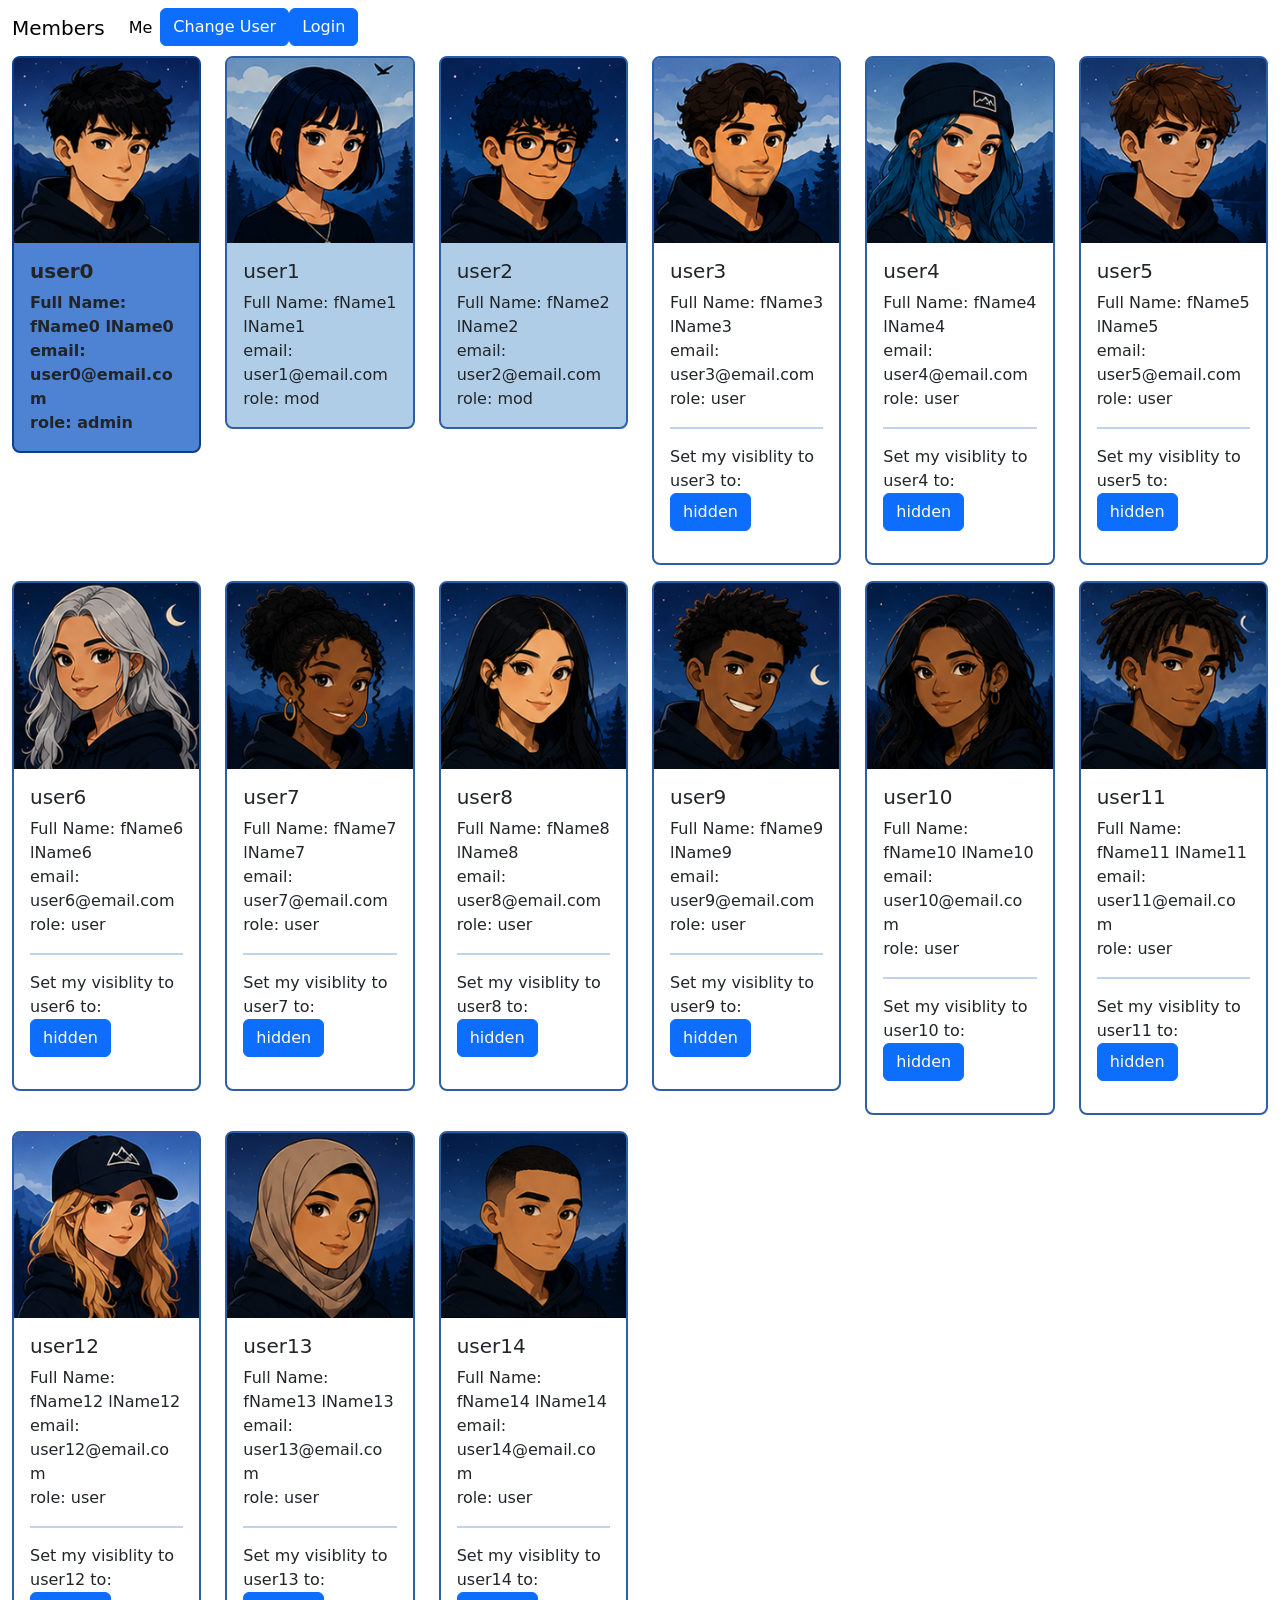
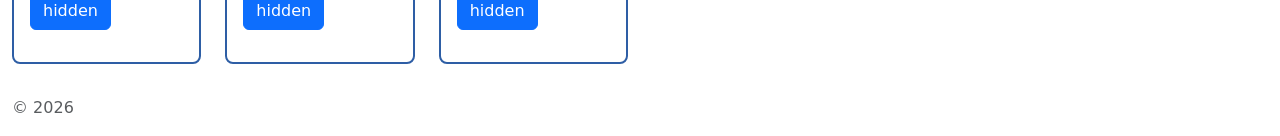
==== index.html @ a1ba5b76 "Add images to cards, adjust styling" ====
<!doctype html>
<html lang="en">
<head>
    <meta charset="utf-8">
    <meta name="viewport" content="width=device-width, initial-scale=1">
    <title>Midterm Projects User Profiles</title>
	<!--Bootstrap links-->
    <link href="https://cdn.jsdelivr.net/npm/bootstrap@5.3.8/dist/css/bootstrap.min.css" rel="stylesheet" integrity="sha384-sRIl4kxILFvY47J16cr9ZwB07vP4J8+LH7qKQnuqkuIAvNWLzeN8tE5YBujZqJLB" crossorigin="anonymous">
	<script defer src="https://cdn.jsdelivr.net/npm/bootstrap@5.3.8/dist/js/bootstrap.bundle.min.js" integrity="sha384-FKyoEForCGlyvwx9Hj09JcYn3nv7wiPVlz7YYwJrWVcXK/BmnVDxM+D2scQbITxI" crossorigin="anonymous"></script>	
	<script defer src="https://cdn.jsdelivr.net/npm/@popperjs/core@2.11.8/dist/umd/popper.min.js" integrity="sha384-I7E8VVD/ismYTF4hNIPjVp/Zjvgyol6VFvRkX/vR+Vc4jQkC+hVqc2pM8ODewa9r" crossorigin="anonymous"></script>
	<script defer src="https://cdn.jsdelivr.net/npm/bootstrap@5.3.8/dist/js/bootstrap.min.js" integrity="sha384-G/EV+4j2dNv+tEPo3++6LCgdCROaejBqfUeNjuKAiuXbjrxilcCdDz6ZAVfHWe1Y" crossorigin="anonymous"></script>
	<!-- My Style & Scripts -->
	<link rel="stylesheet" href="style.css">
	<script defer src="script.js"></script>
</head>
<body>

<!-- Modal -->
<div class="modal fade" id="loginModal" tabindex="-1" aria-labelledby="LoginTitle" aria-hidden="true">
  <div class="modal-dialog">
    <div class="modal-content">
		<!-- Modal Header (close and title) -->
		<div class="modal-header">
        	<h1 class="modal-title fs-5" id="LoginTitle">Login</h1>
        	<button type="button" class="btn-close" aria-label="Close"></button>
      	</div>
	  	<!-- Modal Body - Login Form -->
      	<div class="modal-body">
			<form>
			<div class="mb-3">
				<div id="incorrect" class="form-text text-danger h5 hidden" aria-hidden="true">Username or password is incorrect.</div>
				<label for="userNameIn" class="form-label">Username</label>
				<input type="text" class="form-control" id="userNameIn" aria-describedby="username">
			</div>
			<div class="mb-3">
				<label for="userPasswordIn" class="form-label">Password</label>
				<input type="password" class="form-control" id="userPasswordIn">
			</div>
      	</div>
	  	<!-- Modal Footer (Buttons) -->
      	<div class="modal-footer">
        	<button type="button" class="btn btn-outline-secondary " id="loginCancelButton">Cancel</button>
        	<button type="button" class="btn btn-primary" id="loginModalButton">Login</button>
      	</div>
    </div>
  </div>
</div>

<!--NAVBAR-->
	<nav class="navbar navbar-expand-lg">
	  <div class="container-fluid">
		<a class="navbar-brand" href="#">Members</a>
		<button class="navbar-toggler" type="button" data-bs-toggle="collapse" data-bs-target="#navbarNav" aria-controls="navbarNav" aria-expanded="false" aria-label="Toggle navigation">
		  <span class="navbar-toggler-icon"></span>
		</button>
		<div class="collapse navbar-collapse" id="navbarNav">
		  <ul class="navbar-nav">
			<li class="nav-item"><a class="nav-link active" aria-current="page" href="indexTemplate.html">Me</a></li>
			<li class="nav-item">
				<button type="button nav-link" class="btn btn-primary" data-bs-toggle="modal" data-bs-target="#staticBackdrop">
					Change User
				</button>
			</li>
			<li class="nav-item">
				<button type="button nav-link" class="btn btn-primary" data-bs-toggle="modal" data-bs-target="#staticBackdrop">
					Login
				</button>
			</li>
		  </ul>
		</div>
	  </div>
	</nav>
<!--MAIN-->
	<main class="container-fluid">
		<div class="row" id="userDiv">
				<!-- cards of user information will go here -->
		</div>
	</main>
<!--FOOTER-->
	<div class="container-fluid foot">
		<footer class="row d-flex flex-wrap justify-content-between align-items-center py-3">
			<div class="col-md-4 d-flex align-items-center">
				<span class="mb-3 mb-md-0 text-body-secondary">© 2026</span>
			</div>
		</footer>
	</div>
</body>
</html>
---- style.css ----
.hidden {
    display: none !important;
}

.admin, .mod, .user {
    border: 2px solid rgb(46, 94, 165);
    border-radius: 8px;
}
.admin {
    border-color: rgb(14, 62, 134);
    background-color: rgb(78, 131, 211);
}

.mod {
    background-color: rgb(175, 205, 230);
}

.self {
    font-weight: bold;
}

hr {
    border: 1px solid rgb(1, 78, 194);
}
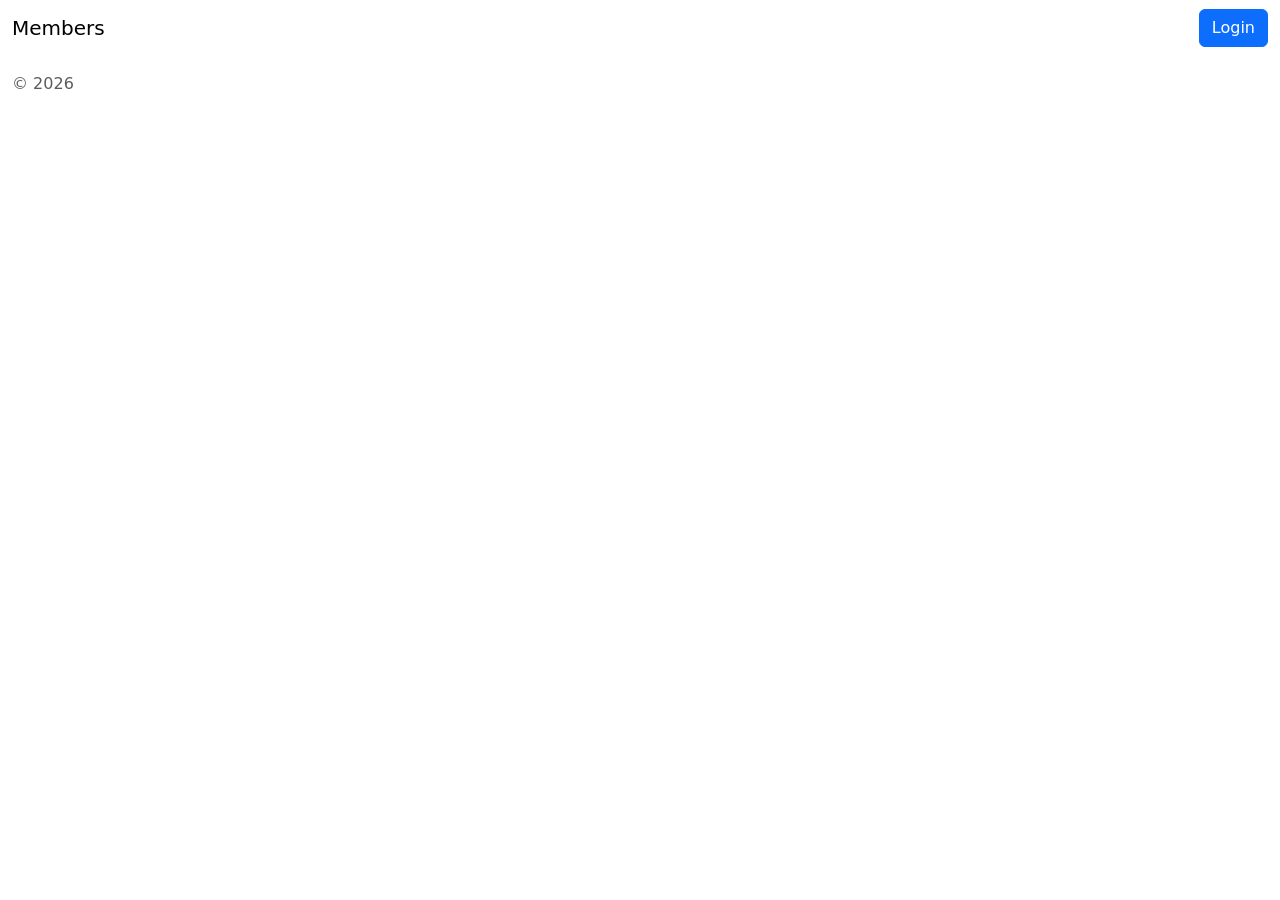
==== commit 7a852f93: "Toggle login/change user button w login status removed aria-hidden attrubutes as not recomended w us" ====
--- a/index.html
+++ b/index.html
@@ -50,24 +50,14 @@
 	<nav class="navbar navbar-expand-lg">
 	  <div class="container-fluid">
 		<a class="navbar-brand" href="#">Members</a>
-		<button class="navbar-toggler" type="button" data-bs-toggle="collapse" data-bs-target="#navbarNav" aria-controls="navbarNav" aria-expanded="false" aria-label="Toggle navigation">
-		  <span class="navbar-toggler-icon"></span>
+		<button type="button nav-link" class="btn btn-primary hidden" id="navChangeUserButton"
+			data-bs-toggle="modal" data-bs-target="#staticBackdrop">
+				Change User
 		</button>
-		<div class="collapse navbar-collapse" id="navbarNav">
-		  <ul class="navbar-nav">
-			<li class="nav-item"><a class="nav-link active" aria-current="page" href="indexTemplate.html">Me</a></li>
-			<li class="nav-item">
-				<button type="button nav-link" class="btn btn-primary" data-bs-toggle="modal" data-bs-target="#staticBackdrop">
-					Change User
-				</button>
-			</li>
-			<li class="nav-item">
-				<button type="button nav-link" class="btn btn-primary" data-bs-toggle="modal" data-bs-target="#staticBackdrop">
-					Login
-				</button>
-			</li>
-		  </ul>
-		</div>
+		<button type="button nav-link" class="btn btn-primary" id="navLoginButton"
+			data-bs-toggle="modal" data-bs-target="#staticBackdrop">
+				Login
+		</button>
 	  </div>
 	</nav>
 <!--MAIN-->
--- a/style.css
+++ b/style.css
@@ -15,10 +15,24 @@
     background-color: rgb(175, 205, 230);
 }
 
+hr {
+    border: 1px solid rgb(1, 78, 194);
+}
+
+.card {
+    box-shadow: 0px 1rem 1.5rem -0.5rem hsla(217, 100%, 24%, 0.25);
+}
+
+/* self - card w glow effect */
+.card.self {
+    box-shadow: 
+    /* actually a glow */
+    0px 0px 15px rgb(16, 155, 235,0.5),
+    /* same shadow as other cards */
+    0px 1rem 1.5rem -0.5rem hsla(217, 100%, 24%, 0.25);
+
+}
+
 .self {
     font-weight: bold;
-}
-
-hr {
-    border: 1px solid rgb(1, 78, 194);
 }
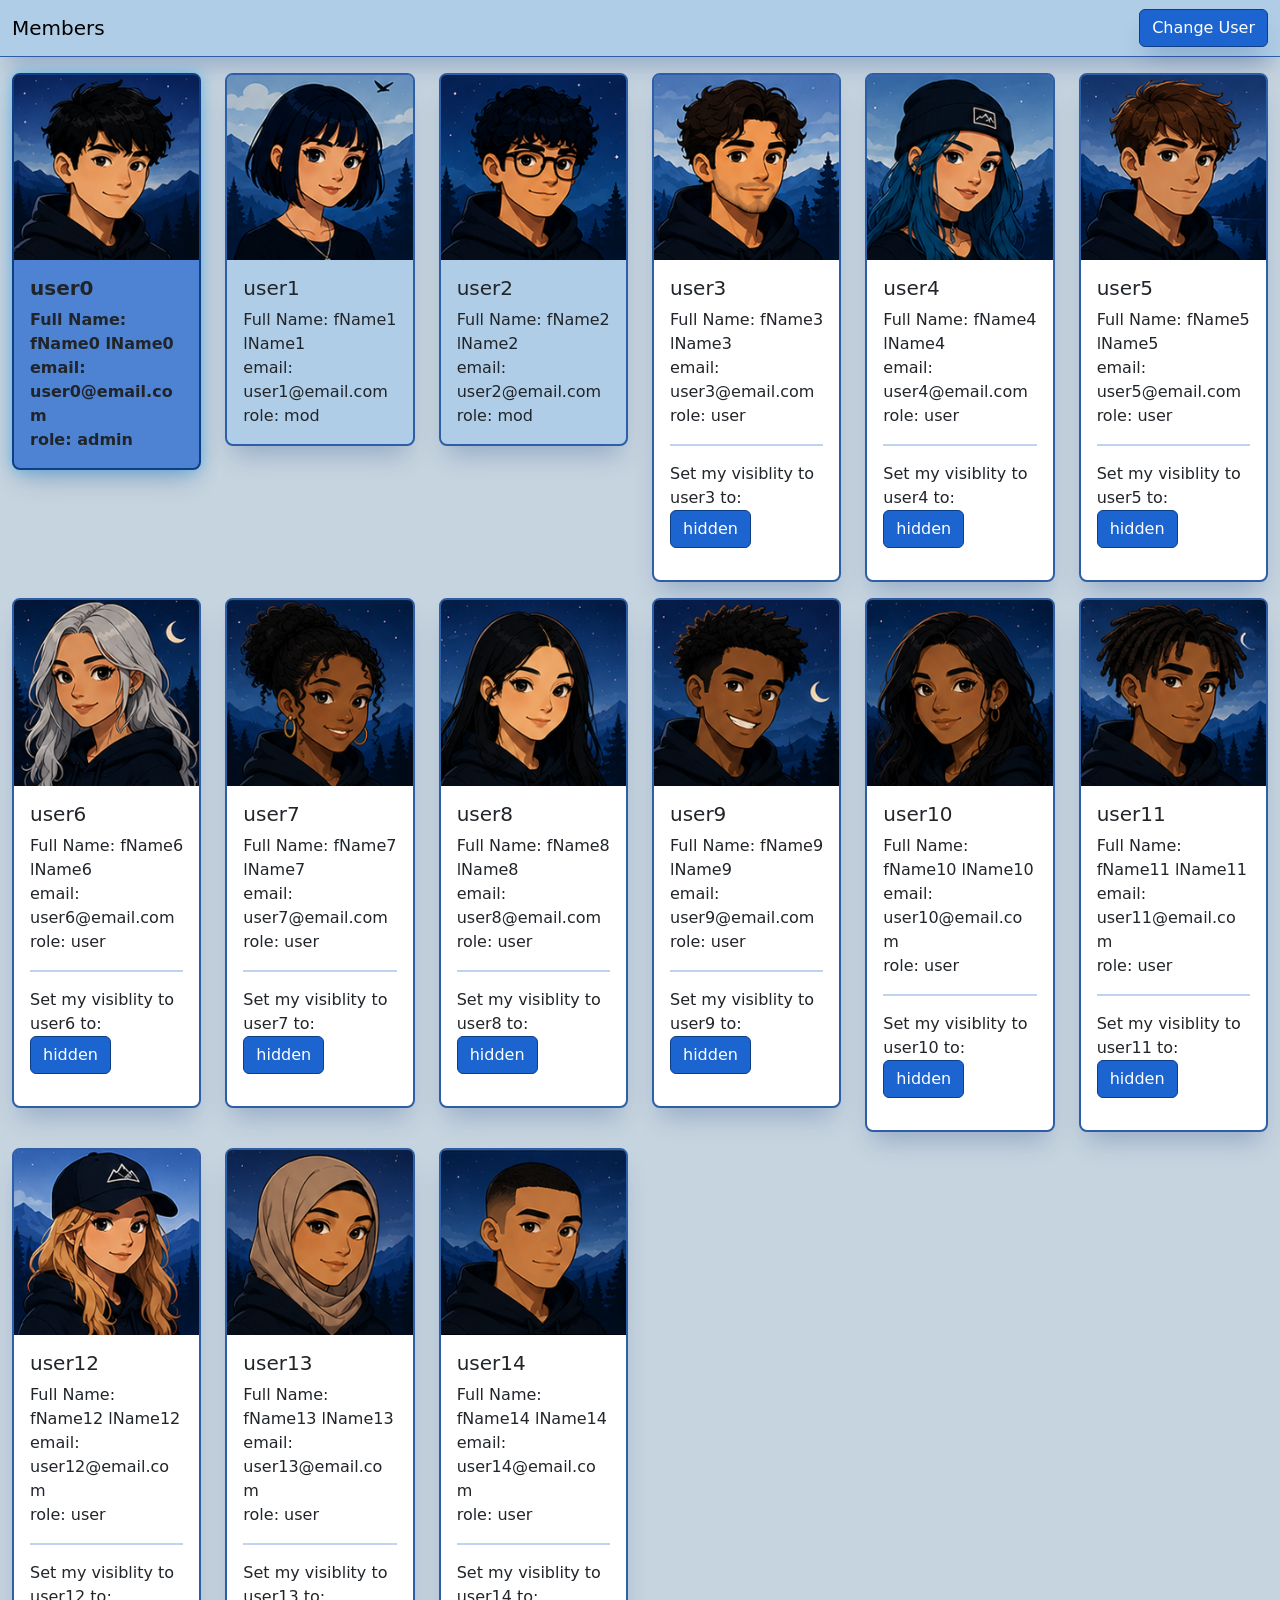
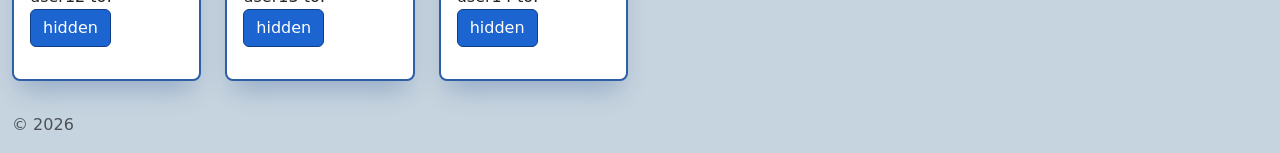
==== commit d73d6fca: "adjust nav and body style" ====
--- a/index.html
+++ b/index.html
@@ -47,7 +47,7 @@
 </div>
 
 <!--NAVBAR-->
-	<nav class="navbar navbar-expand-lg">
+	<nav class="navbar navbar-expand-lg mb-3">
 	  <div class="container-fluid">
 		<a class="navbar-brand" href="#">Members</a>
 		<button type="button nav-link" class="btn btn-primary hidden" id="navChangeUserButton"
--- a/style.css
+++ b/style.css
@@ -1,3 +1,7 @@
+body {
+    background-color: rgb(198, 212, 223);
+}
+
 .hidden {
     display: none !important;
 }
@@ -19,7 +23,7 @@
     border: 1px solid rgb(1, 78, 194);
 }
 
-.card {
+.card, nav, nav button {
     box-shadow: 0px 1rem 1.5rem -0.5rem hsla(217, 100%, 24%, 0.25);
 }
 
@@ -35,4 +39,16 @@
 
 .self {
     font-weight: bold;
+}
+
+nav {
+    background-color: rgb(175, 205, 230);
+    border-bottom: 1px solid rgb(46, 94, 165);
+}
+
+.btn-primary {
+    --bs-btn-bg: rgb(28, 100, 207);
+    --bs-btn-border-color: rgb(14, 62, 134);
+    --bs-btn-hover-bg: rgb(78, 131, 211);
+    --bs-btn-active-bg: rgb(175, 205, 230);
 }
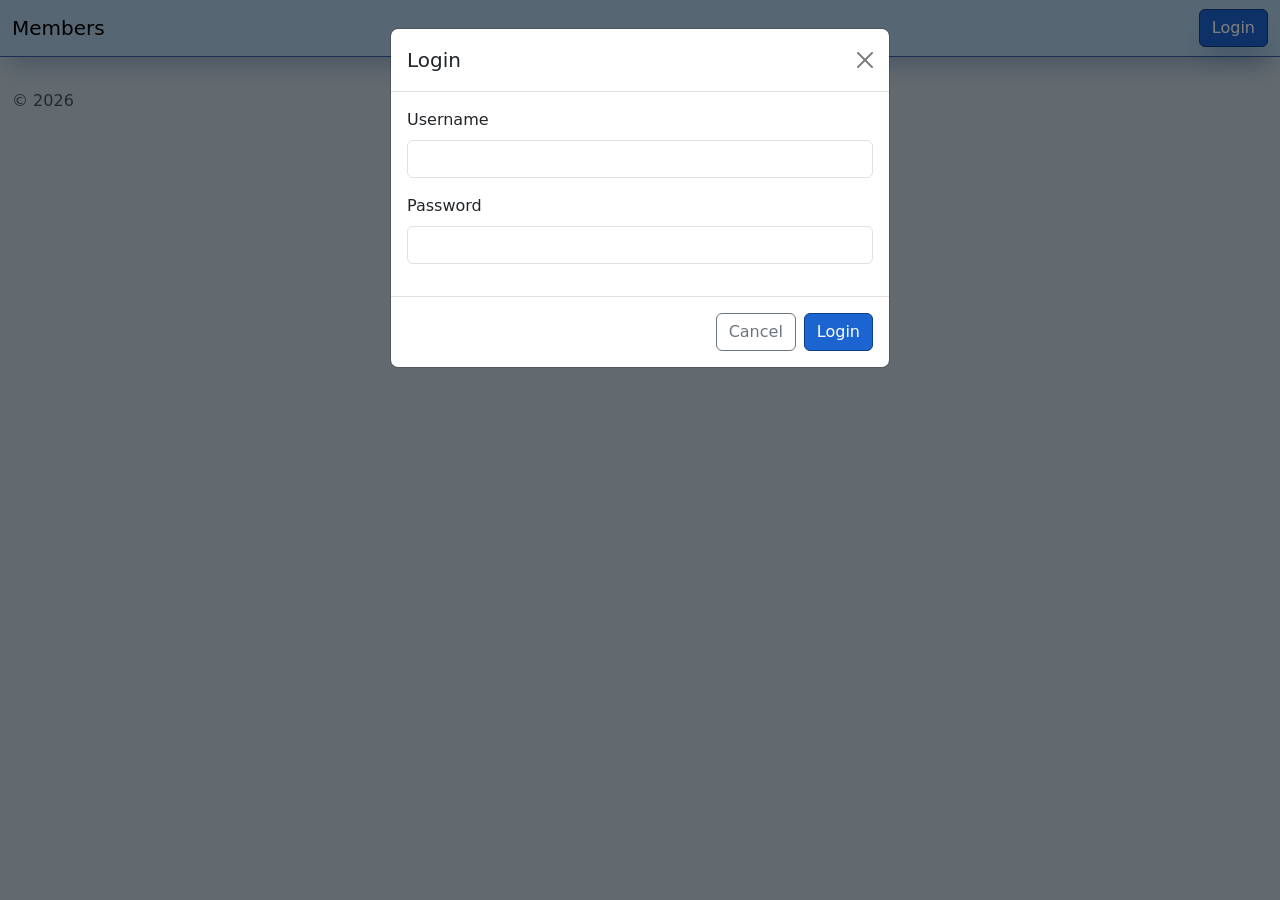
==== commit 0c55520f: "Fix navbar btn modal error" ====
--- a/index.html
+++ b/index.html
@@ -50,12 +50,10 @@
 	<nav class="navbar navbar-expand-lg mb-3">
 	  <div class="container-fluid">
 		<a class="navbar-brand" href="#">Members</a>
-		<button type="button nav-link" class="btn btn-primary hidden" id="navChangeUserButton"
-			data-bs-toggle="modal" data-bs-target="#staticBackdrop">
+		<button type="button nav-link" class="btn btn-primary hidden" id="navChangeUserButton">
 				Change User
 		</button>
-		<button type="button nav-link" class="btn btn-primary" id="navLoginButton"
-			data-bs-toggle="modal" data-bs-target="#staticBackdrop">
+		<button type="button nav-link" class="btn btn-primary" id="navLoginButton">
 				Login
 		</button>
 	  </div>
